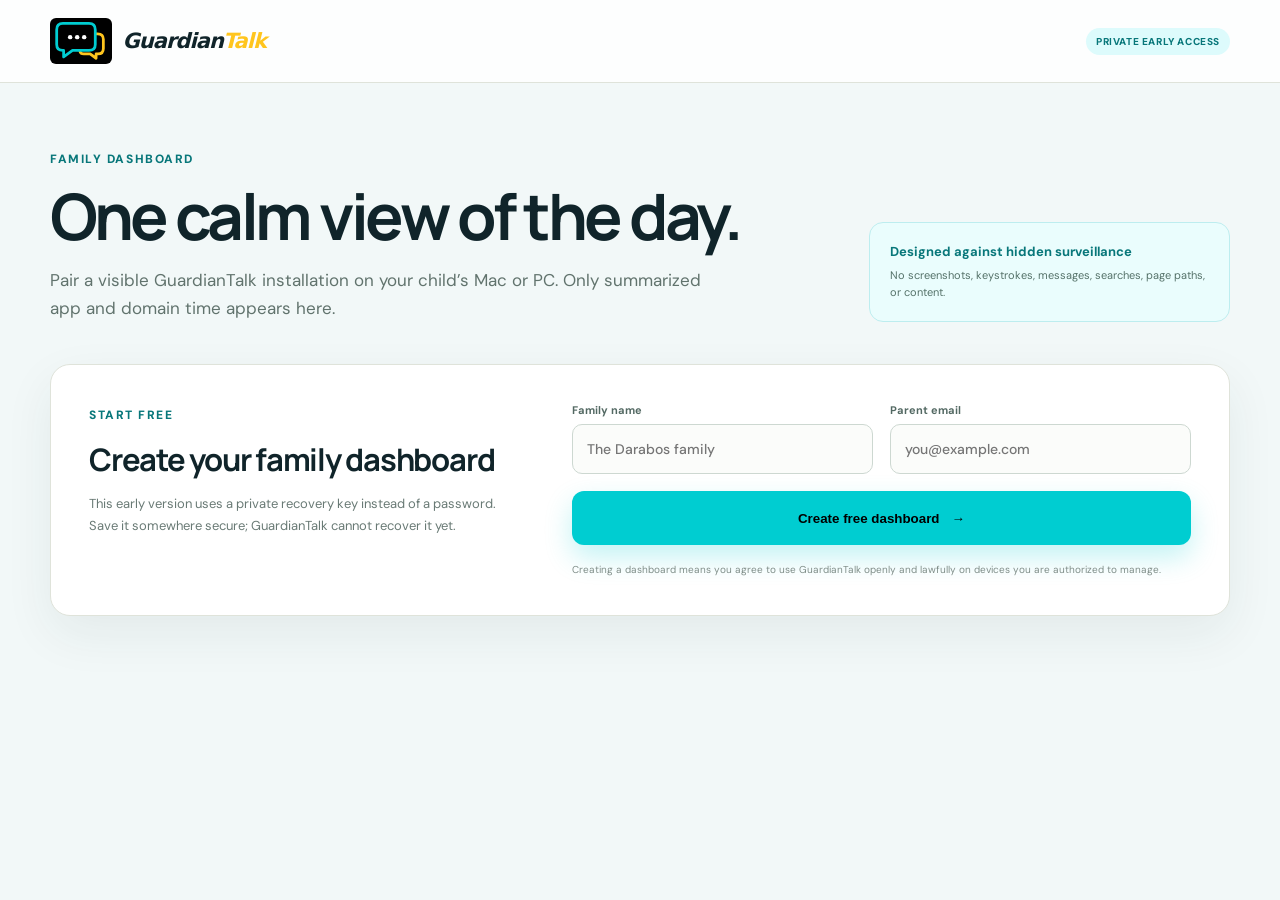
==== dashboard.html @ 2e62e515 "Launch GuardianTalk site" ====
<!doctype html>
<html lang="en">
  <head>
    <meta charset="utf-8" />
    <meta name="viewport" content="width=device-width, initial-scale=1" />
    <meta name="theme-color" content="#10242A" />
    <meta name="robots" content="noindex,nofollow" />
    <link rel="icon" href="/favicon.ico" sizes="any" />
    <link rel="icon" href="/assets/guardiantalk-app-icon-192.png" type="image/png" sizes="192x192" />
    <link rel="apple-touch-icon" href="/assets/apple-touch-icon.png" />
    <link rel="preconnect" href="https://fonts.googleapis.com" />
    <link rel="preconnect" href="https://fonts.gstatic.com" crossorigin />
    <link href="https://fonts.googleapis.com/css2?family=DM+Sans:wght@400;500;600;700&family=Manrope:wght@500;600;700;800&display=swap" rel="stylesheet" />
    <link rel="stylesheet" href="/styles.css" />
    <link rel="canonical" href="https://dashboard.guardiantalk.com/" />
    <title>Family dashboard — GuardianTalk</title>
  </head>
  <body class="dashboard-body">
    <header class="dashboard-nav">
      <div class="shell nav-wrap">
        <a class="brand" href="https://guardiantalk.com/"><img src="/assets/guardiantalk-symbol.svg" width="63" height="46" alt="" /><span class="brand-name">Guardian<span class="talk-accent">Talk</span></span></a>
        <div class="dashboard-nav-actions"><span class="early-pill">Private early access</span><button class="plain-button" id="forget-key" hidden>Forget this browser</button></div>
      </div>
    </header>

    <main class="dashboard-main shell">
      <section class="dashboard-intro">
        <div><span class="kicker">Family dashboard</span><h1>One calm view of the day.</h1><p>Pair a visible GuardianTalk installation on your child’s Mac or PC. Only summarized app and domain time appears here.</p></div>
        <div class="dashboard-privacy"><strong>Designed against hidden surveillance</strong><span>No screenshots, keystrokes, messages, searches, page paths, or content.</span></div>
      </section>

      <div class="dashboard-alert" id="dashboard-alert" role="status" hidden></div>

      <section class="onboarding-card" id="create-panel">
        <div><span class="kicker">Start free</span><h2>Create your family dashboard</h2><p>This early version uses a private recovery key instead of a password. Save it somewhere secure; GuardianTalk cannot recover it yet.</p></div>
        <form id="family-form" class="family-create-form">
          <label><span>Family name</span><input name="familyName" maxlength="80" placeholder="The Darabos family" required /></label>
          <label><span>Parent email</span><input name="email" type="email" maxlength="254" placeholder="you@example.com" required /></label>
          <button class="button button-primary" type="submit">Create free dashboard <span>→</span></button>
          <small>Creating a dashboard means you agree to use GuardianTalk openly and lawfully on devices you are authorized to manage.</small>
        </form>
      </section>

      <section id="recovery-panel" class="recovery-card" hidden>
        <div><span class="kicker">Save this once</span><h2>Your private recovery key</h2><p>This key controls your family dashboard. It is shown only now and is stored in this browser.</p></div>
        <div class="recovery-key-wrap"><code id="recovery-key"></code><button class="plain-button" id="copy-recovery">Copy key</button></div>
        <label class="confirm-save"><input type="checkbox" id="saved-key" /> I saved this key somewhere secure.</label>
        <button class="button button-dark" id="continue-dashboard" disabled>Continue to dashboard</button>
      </section>

      <section id="family-dashboard" hidden>
        <div class="family-dashboard-head"><div><span class="kicker">Today</span><h2 id="family-name">Your family</h2></div><button class="button button-small button-dark" id="new-pairing">Generate pairing code</button></div>
        <div class="pair-device-card" id="pair-card">
          <div><span>Pair a Mac or PC</span><strong id="pair-code">--------</strong><small id="pair-expiry">Generate a new 15-minute code</small></div>
          <ol><li>Open GuardianTalk on the child’s computer.</li><li>Use the Family connection section.</li><li>Enter this code while everyone can see what is shared.</li></ol>
        </div>
        <div class="device-grid" id="device-grid"></div>
        <div class="empty-family" id="empty-family"><img src="/assets/guardiantalk-app-icon-1024.png" width="60" height="60" alt="" /><strong>No computers paired yet</strong><p>Generate a pairing code and enter it in GuardianTalk on a Mac or PC.</p></div>
      </section>
    </main>
    <script src="/dashboard.js" defer></script>
  </body>
</html>
---- styles.css ----
:root {
  --gt-teal: #00CDD1;
  --gt-gold: #FFC51E;
  --gt-black: #000000;
  --gt-white: #FFFFFF;
  --gt-ink: #10242A;
  --ink: var(--gt-ink);
  --ink-soft: #40565C;
  --forest: var(--gt-ink);
  --forest-2: #07181C;
  --mint: #DDFBFC;
  --mint-bright: var(--gt-teal);
  --cream: #F6FAFA;
  --paper: #FFFFFF;
  --line: #D8E5E7;
  --gold: var(--gt-gold);
  --shadow: 0 24px 70px rgba(16, 36, 42, .14);
}

* { box-sizing: border-box; }
[hidden] { display: none !important; }
html { scroll-behavior: smooth; }
body { margin: 0; color: var(--ink); background: var(--cream); font-family: "DM Sans", sans-serif; -webkit-font-smoothing: antialiased; }
body::selection { background: var(--mint); color: var(--ink); }
a { color: inherit; text-decoration: none; }
img { max-width: 100%; }
.shell { width: min(1180px, calc(100% - 40px)); margin-inline: auto; }
.skip-link { position: fixed; left: 18px; top: -60px; z-index: 100; background: white; padding: 12px 18px; border-radius: 8px; }
.skip-link:focus { top: 18px; }

.site-header { position: absolute; inset: 0 0 auto; z-index: 10; padding: 22px 0; }
.nav-wrap { display: flex; align-items: center; justify-content: space-between; gap: 24px; }
.brand { display: inline-flex; align-items: center; gap: 10px; font: 800 italic 21px/1 "DejaVu Sans", Arial, sans-serif; letter-spacing: -.045em; }
.brand img { display: block; width: auto; border-radius: 6px; }
.brand-name { color: var(--gt-ink); white-space: nowrap; }
.talk-accent { color: var(--gt-gold); }
.desktop-nav { display: flex; gap: 34px; margin-left: auto; margin-right: 14px; }
.desktop-nav a { color: var(--ink-soft); font-size: 14px; font-weight: 600; }
.desktop-nav a:hover { color: var(--forest); }
.nav-actions { display: flex; align-items: center; gap: 16px; }
.sign-in-link { color: var(--ink); font-size: 14px; font-weight: 700; }
.sign-in-link:hover { color: #08777A; }
.button { display: inline-flex; align-items: center; justify-content: center; gap: 12px; min-height: 54px; padding: 0 24px; border: 1px solid transparent; border-radius: 12px; font-weight: 700; transition: transform .2s ease, box-shadow .2s ease, background .2s ease; }
.button:hover { transform: translateY(-2px); }
.button-small { min-height: 43px; padding-inline: 18px; border-radius: 10px; font-size: 14px; }
.button-dark { background: var(--gt-ink); color: white; box-shadow: 0 8px 22px rgba(16, 36, 42, .2); }
.button-primary { background: var(--gt-teal); color: var(--gt-black); box-shadow: 0 12px 28px rgba(0, 205, 209, .24); }
.button-primary:hover { background: #14DDE0; }
.button-outline { border-color: #bac9c3; background: transparent; }
.button-white { background: white; color: var(--forest); }
.full { width: 100%; }

.hero { position: relative; min-height: 860px; overflow: hidden; padding: 160px 0 112px; background: radial-gradient(circle at 78% 25%, rgba(0, 205, 209, .18), transparent 31%), linear-gradient(145deg, #FFFFFF 0%, #F4FAFA 61%, #FFF9E7 100%); }
.hero::before { content: ""; position: absolute; inset: 0; opacity: .18; background-image: url("data:image/svg+xml,%3Csvg width='80' height='80' viewBox='0 0 80 80' xmlns='http://www.w3.org/2000/svg'%3E%3Cpath d='M80 0H0V80' fill='none' stroke='%23758f86' stroke-width='.5'/%3E%3C/svg%3E"); mask-image: linear-gradient(to right, transparent, black 60%); }
.hero-grid { position: relative; z-index: 1; display: grid; grid-template-columns: .92fr 1.08fr; gap: 54px; align-items: center; }
.hero-copy { padding-top: 12px; }
.eyebrow, .kicker { display: inline-flex; align-items: center; gap: 9px; color: #08777A; font-size: 12px; line-height: 1; font-weight: 800; letter-spacing: .13em; text-transform: uppercase; }
.eyebrow span { width: 22px; height: 2px; background: var(--gt-teal); }
h1, h2, h3 { font-family: "Manrope", sans-serif; margin: 0; }
h1 { margin-top: 25px; max-width: 720px; font-size: clamp(52px, 5.2vw, 76px); line-height: 1.02; letter-spacing: -.055em; }
h1 em { color: #08777A; font-style: normal; }
.hero-lede { max-width: 590px; margin: 27px 0 0; color: var(--ink-soft); font-size: 19px; line-height: 1.65; }
.hero-actions { display: flex; align-items: center; gap: 26px; margin-top: 34px; }
.text-link { font-weight: 700; font-size: 14px; }
.text-link span { margin-left: 7px; color: #08777A; }
.trust-row { display: flex; flex-wrap: wrap; gap: 20px; margin-top: 30px; color: #596b67; font-size: 12px; font-weight: 600; }
.trust-row i { display: inline-grid; place-items: center; width: 17px; height: 17px; margin-right: 5px; border-radius: 50%; background: #DDFBFC; color: #08777A; font-style: normal; }

.report-stage { position: relative; min-height: 580px; display: grid; place-items: center; }
.orbit { position: absolute; border: 1px solid rgba(52, 111, 89, .13); border-radius: 50%; }
.orbit-one { width: 580px; height: 580px; }
.orbit-two { width: 450px; height: 450px; border-style: dashed; }
.report-card { position: relative; z-index: 2; width: 520px; padding: 27px; border: 1px solid rgba(37, 79, 66, .12); border-radius: 22px; background: rgba(255, 255, 255, .9); box-shadow: var(--shadow); backdrop-filter: blur(16px); transform: rotate(1.4deg); }
.report-topline { display: flex; align-items: flex-start; justify-content: space-between; gap: 20px; }
.report-label { color: #6b817a; font-size: 10px; font-weight: 800; letter-spacing: .13em; text-transform: uppercase; }
.report-topline h2 { margin-top: 5px; font-size: 20px; letter-spacing: -.03em; }
.status-pill { display: inline-flex; align-items: center; gap: 7px; padding: 7px 10px; border-radius: 999px; background: #DDFBFC; color: #08777A; font-size: 11px; font-weight: 700; }
.status-pill i { width: 7px; height: 7px; border-radius: 50%; background: var(--gt-teal); }
.summary-banner { display: flex; gap: 11px; margin: 20px 0; padding: 14px; border: 1px solid #BDEDEF; border-radius: 12px; background: #F0FDFD; }
.summary-banner img { width: 19px; height: 19px; }
.summary-banner p { margin: 0; color: #38564e; font-size: 12px; line-height: 1.55; }
.metric-grid { display: grid; grid-template-columns: 1fr 1fr; gap: 10px; }
.metric { padding: 13px; border: 1px solid #e4e8e1; border-radius: 11px; }
.metric span, .metric small { display: block; color: #71817d; font-size: 9px; }
.metric strong { display: block; margin: 5px 0 2px; font: 700 22px/1 "Manrope", sans-serif; }
.activity-list { margin-top: 18px; }
.activity-row { display: grid; grid-template-columns: 31px 1.25fr .8fr 48px; align-items: center; gap: 9px; padding: 9px 0; border-bottom: 1px solid #edf0ea; }
.app-icon { display: grid; place-items: center; width: 31px; height: 31px; border-radius: 8px; color: white; font-size: 11px; font-weight: 800; }
.app-blue { background: #6aa8d7; }.app-purple { background: #8675c8; }.app-orange { background: #e29b5b; }
.activity-name strong, .activity-name span { display: block; }
.activity-name strong { font-size: 10px; }.activity-name span { color: #84908d; font-size: 8px; margin-top: 2px; }
.activity-bar { height: 5px; border-radius: 6px; background: #EDF3F4; overflow: hidden; }.activity-bar i { display: block; height: 100%; border-radius: inherit; background: var(--gt-teal); }
.activity-row > span { color: #526762; font-size: 9px; text-align: right; }
.report-note { margin-top: 16px; padding: 13px; border-radius: 11px; background: #FFF8DB; }.report-note span { color: #816000; font-size: 8px; font-weight: 800; letter-spacing: .1em; text-transform: uppercase; }.report-note p { margin: 4px 0 0; font-size: 11px; font-weight: 600; }
.floating-card { position: absolute; z-index: 3; display: flex; align-items: center; gap: 11px; padding: 13px 15px; border: 1px solid rgba(39, 86, 70, .12); border-radius: 13px; background: rgba(255,255,255,.95); box-shadow: 0 15px 34px rgba(27, 63, 57, .13); }
.floating-card img { width: 22px; }.floating-card span, .floating-card strong { display: block; }.floating-card span { color: #7b8985; font-size: 8px; text-transform: uppercase; font-weight: 800; letter-spacing: .1em; }.floating-card strong { margin-top: 3px; font-size: 10px; }
.floating-question { top: 72px; right: -13px; }.floating-private { left: -24px; bottom: 72px; }.lock-icon { display: grid; place-items: center; width: 31px; height: 31px; border-radius: 9px; background: #DDFBFC; color: #08777A; font-weight: 800; }
.hero-glow { position: absolute; border-radius: 50%; filter: blur(3px); }.hero-glow-one { width: 200px; height: 200px; left: -90px; bottom: 50px; background: rgba(0, 205, 209, .16); }.hero-glow-two { width: 100px; height: 100px; right: 3%; top: 12%; background: rgba(255, 197, 30, .2); }

.principle-strip { padding: 31px 0; background: var(--forest); color: white; }
.principle-grid { display: grid; grid-template-columns: .6fr 1.4fr; align-items: center; gap: 44px; }
.principle-grid p { margin: 0; color: #a8c5be; font-size: 12px; font-weight: 700; letter-spacing: .08em; text-transform: uppercase; }
.principle-grid blockquote { margin: 0; font: 600 23px/1.45 "Manrope", sans-serif; letter-spacing: -.02em; }

.section { padding: 118px 0; }
.section-heading { max-width: 730px; margin-bottom: 55px; }.centered { margin-inline: auto; text-align: center; }.section-heading .kicker { margin-bottom: 19px; }.section-heading h2, .feature-copy h2, .privacy-copy h2, .faq-heading h2 { font-size: clamp(37px, 4vw, 53px); line-height: 1.12; letter-spacing: -.045em; }.section-heading p { max-width: 590px; margin: 18px auto 0; color: #60726d; font-size: 17px; line-height: 1.65; }
.how-section { background: var(--paper); }
.steps-grid { display: grid; grid-template-columns: repeat(3, 1fr); gap: 22px; }
.step-card { position: relative; min-height: 325px; padding: 31px; border: 1px solid #e1e4dc; border-radius: 18px; background: #fff; transition: transform .25s ease, box-shadow .25s ease; }.step-card:hover { transform: translateY(-6px); box-shadow: 0 20px 50px rgba(24, 60, 53, .09); }.step-number { position: absolute; right: 22px; top: 20px; color: #c5cec8; font: 700 12px "Manrope", sans-serif; }
.step-icon { width: 61px; height: 61px; margin-bottom: 25px; border-radius: 17px; background: #DDFBFC; color: #08777A; }.device-icon { position: relative; }.device-icon::before { content: ""; position: absolute; left: 16px; top: 12px; width: 29px; height: 23px; border: 2px solid currentColor; border-radius: 4px; }.device-icon::after { content: ""; position: absolute; width: 38px; height: 2px; left: 12px; top: 39px; background: currentColor; border-radius: 3px; }.digest-icon { display: flex; flex-direction: column; justify-content: center; gap: 6px; padding: 0 15px; }.digest-icon i { height: 3px; border-radius: 3px; background: currentColor; }.digest-icon i:nth-child(2) { width: 75%; }.digest-icon i:nth-child(3) { width: 88%; }.chat-icon { display: grid; place-items: center; font: 800 23px "Manrope", sans-serif; }
.step-card h3 { font-size: 21px; letter-spacing: -.03em; }.step-card p { margin: 13px 0 0; color: #657570; font-size: 14px; line-height: 1.7; }

.feature-section { background: #F2F8F8; overflow: hidden; }.feature-grid { display: grid; grid-template-columns: 1fr 1fr; align-items: center; gap: 95px; }.feature-copy h2 { margin-top: 19px; }.feature-copy > p { margin: 21px 0 28px; color: #5c6e69; font-size: 16px; line-height: 1.7; }.check-list { display: grid; gap: 18px; margin: 0; padding: 0; list-style: none; }.check-list li { display: flex; gap: 13px; }.check-list li > span { flex: 0 0 25px; display: grid; place-items: center; width: 25px; height: 25px; border-radius: 50%; background: #DDFBFC; color: #08777A; font-size: 12px; font-weight: 800; }.check-list strong, .check-list small { display: block; }.check-list strong { font-size: 14px; }.check-list small { margin-top: 4px; color: #71817d; font-size: 12px; line-height: 1.5; }
.insight-stack { position: relative; min-height: 520px; }.insight-card { border: 1px solid rgba(16, 36, 42, .13); background: rgba(255,255,255,.94); box-shadow: var(--shadow); }.insight-main { position: absolute; inset: 30px 40px auto 10px; padding: 29px; border-radius: 21px; transform: rotate(-1.7deg); }.insight-header { display: flex; justify-content: space-between; color: #70807c; font-size: 10px; font-weight: 700; text-transform: uppercase; letter-spacing: .1em; }.insight-main h3 { margin-top: 22px; font-size: 29px; letter-spacing: -.04em; }.insight-main p { max-width: 380px; color: #63746f; font-size: 13px; line-height: 1.6; }.mini-chart { height: 125px; display: flex; align-items: end; justify-content: space-around; gap: 10px; margin-top: 27px; padding: 0 9px; border-bottom: 1px solid #dfe5df; background-image: linear-gradient(#edf1ec 1px, transparent 1px); background-size: 100% 41px; }.mini-chart i { flex: 1; max-width: 34px; border-radius: 7px 7px 2px 2px; background: linear-gradient(var(--gt-teal), #08777A); }.mini-chart i.muted { background: #d8ded9; }.chart-days { display: flex; justify-content: space-around; padding: 8px 4px 0; color: #84918d; font-size: 9px; }.insight-small { position: absolute; display: flex; align-items: center; gap: 12px; min-width: 220px; padding: 15px; border-radius: 14px; }.insight-a { right: 0; top: 0; }.insight-b { left: -20px; bottom: 25px; }.insight-small .dot { width: 35px; height: 35px; border-radius: 11px; }.dot.green { background: #DDFBFC; }.dot.gold { background: #FFF3C7; }.insight-small small, .insight-small strong, .insight-small p { display: block; margin: 0; }.insight-small small { color: #7a8884; font-size: 8px; font-weight: 800; letter-spacing: .08em; text-transform: uppercase; }.insight-small strong { margin-top: 3px; font-size: 11px; }.insight-small p { margin-top: 2px; color: #76847f; font-size: 9px; }

.privacy-section { background: var(--gt-ink); color: white; overflow: hidden; }.privacy-grid { display: grid; grid-template-columns: .9fr 1.1fr; align-items: center; gap: 100px; }.privacy-visual { position: relative; min-height: 440px; display: grid; place-items: center; }.privacy-visual::before, .privacy-visual::after { content: ""; position: absolute; border: 1px solid rgba(0, 205, 209, .22); border-radius: 50%; }.privacy-visual::before { width: 400px; height: 400px; }.privacy-visual::after { width: 290px; height: 290px; }.shield-large { position: relative; z-index: 2; display: grid; place-items: center; width: 176px; height: 205px; border: 1px solid rgba(0,205,209,.4); border-radius: 52% 52% 48% 48% / 36% 36% 64% 64%; background: linear-gradient(145deg, rgba(0, 205, 209, .18), rgba(255,255,255,.04)); box-shadow: inset 0 0 38px rgba(255,255,255,.08), 0 30px 60px rgba(0,0,0,.25); }.shield-large img { width: 112px; border-radius: 18px; filter: drop-shadow(0 12px 20px rgba(0,0,0,.25)); }.privacy-chip { position: absolute; z-index: 3; padding: 9px 12px; border: 1px solid rgba(255,255,255,.15); border-radius: 999px; background: rgba(0, 0, 0, .62); color: #DDFBFC; font-size: 10px; font-weight: 700; backdrop-filter: blur(8px); }.chip-one { left: 5px; top: 95px; }.chip-two { right: 20px; top: 52px; }.chip-three { right: 0; bottom: 80px; }
.kicker.light { color: var(--gt-teal); }.privacy-copy h2 { margin-top: 20px; color: white; }.privacy-copy > p { margin: 22px 0 32px; color: #C8D6D9; font-size: 16px; line-height: 1.7; }.privacy-points { display: grid; gap: 18px; }.privacy-points div { padding-left: 18px; border-left: 2px solid var(--gt-gold); }.privacy-points strong, .privacy-points span { display: block; }.privacy-points strong { font-size: 14px; }.privacy-points span { margin-top: 5px; color: #AFC2C6; font-size: 12px; line-height: 1.5; }.light-link { display: inline-flex; gap: 9px; margin-top: 29px; color: #E8F3F4; font-size: 13px; font-weight: 700; }.light-link span { color: var(--gt-gold); }

.pricing-section { background: var(--paper); }.pricing-grid { max-width: 900px; margin: 0 auto; display: grid; grid-template-columns: 1fr 1fr; gap: 24px; align-items: stretch; }.price-card { position: relative; padding: 34px; border: 1px solid #D8E5E7; border-radius: 20px; background: #fff; }.price-card.featured { border: 2px solid var(--gt-teal); box-shadow: 0 20px 52px rgba(0, 205, 209, .14); }.popular { position: absolute; right: 23px; top: -13px; padding: 7px 11px; border-radius: 999px; background: var(--gt-gold); color: var(--gt-black); font-size: 9px; font-weight: 800; letter-spacing: .08em; text-transform: uppercase; }.price-top { display: flex; align-items: flex-end; justify-content: space-between; gap: 15px; }.plan-name { font: 700 19px "Manrope", sans-serif; }.price { font: 800 34px "Manrope", sans-serif; letter-spacing: -.04em; }.price small { color: #7c8985; font: 500 10px "DM Sans", sans-serif; letter-spacing: 0; }.price-card > p { min-height: 48px; margin: 20px 0; color: #667771; font-size: 13px; line-height: 1.6; }.price-card ul { min-height: 174px; margin: 0 0 24px; padding: 0; list-style: none; }.price-card li { position: relative; margin: 12px 0; padding-left: 25px; color: #425a54; font-size: 13px; }.price-card li::before { content: "✓"; position: absolute; left: 0; color: #08777A; font-weight: 800; }.cancel-note { display: block; margin-top: 11px; color: #84918d; font-size: 9px; text-align: center; }

.faq-section { background: #F2F8F8; }.faq-grid { display: grid; grid-template-columns: .75fr 1.25fr; gap: 90px; }.faq-heading h2 { margin-top: 20px; }.accordion { border-top: 1px solid #C8D7DA; }.accordion details { border-bottom: 1px solid #C8D7DA; }.accordion summary { display: flex; align-items: center; justify-content: space-between; gap: 20px; padding: 23px 0; cursor: pointer; font: 700 15px "Manrope", sans-serif; list-style: none; }.accordion summary::-webkit-details-marker { display: none; }.accordion summary span { color: #08777A; font-size: 20px; font-weight: 400; transition: transform .2s ease; }.accordion details[open] summary span { transform: rotate(45deg); }.accordion p { max-width: 620px; margin: -8px 0 24px; color: #63746f; font-size: 13px; line-height: 1.7; }

.download-section { padding: 78px 0; background: linear-gradient(120deg, #10242A, #000000); color: white; }.download-inner { display: grid; grid-template-columns: 1.2fr .8fr; align-items: center; gap: 80px; }.download-inner h2 { max-width: 680px; margin-top: 17px; font-size: clamp(36px, 4vw, 51px); line-height: 1.12; letter-spacing: -.045em; }.download-inner p { max-width: 640px; margin: 18px 0 0; color: #C8D6D9; line-height: 1.7; }.download-actions { display: grid; justify-items: start; gap: 13px; }.download-actions span { color: #9CB0B4; font-size: 10px; }
.site-footer { padding: 48px 0 30px; background: #000000; color: white; }.footer-grid { display: grid; grid-template-columns: 1fr auto; align-items: start; gap: 40px; }.brand-footer, .brand-footer .brand-name { color: white; }.footer-grid > div > p { color: #9CB0B4; font-size: 11px; }.footer-links { display: flex; gap: 26px; color: #C8D6D9; font-size: 12px; }.copyright { grid-column: 1 / -1; margin: 5px 0 0; padding-top: 24px; border-top: 1px solid rgba(255,255,255,.12); color: #80969B; font-size: 10px; }

.reveal { opacity: 1; transform: none; }

@media (max-width: 980px) {
  .desktop-nav { display: none; }
  .hero { min-height: auto; padding-bottom: 90px; }.hero-grid, .feature-grid, .privacy-grid { grid-template-columns: 1fr; }.hero-grid { gap: 60px; }.hero-copy { max-width: 720px; }.report-stage { width: min(620px, 100%); margin-inline: auto; }.feature-grid, .privacy-grid { gap: 65px; }.feature-copy { max-width: 720px; }.insight-stack { width: min(620px, 100%); margin-inline: auto; }.privacy-copy { max-width: 720px; }.faq-grid { grid-template-columns: 1fr; gap: 45px; }.download-inner { grid-template-columns: 1fr; gap: 35px; }
}

@media (max-width: 680px) {
  .shell { width: min(100% - 28px, 1180px); }.site-header { padding-top: 15px; }.button-small { display: none; }
  .nav-actions { margin-left: auto; }
  .sign-in-link { padding: 10px 2px; }
  .hero { padding: 126px 0 72px; }.hero-grid { gap: 38px; } h1 { font-size: 48px; }.hero-lede { font-size: 16px; }.hero-actions { align-items: flex-start; flex-direction: column; gap: 18px; }.trust-row { gap: 11px 15px; }
  .report-stage { min-height: 450px; }.report-card { width: 100%; padding: 19px; transform: none; }.orbit-one { width: 390px; height: 390px; }.orbit-two { width: 310px; height: 310px; }.floating-question { right: -6px; top: 5px; }.floating-private { display: none; }.activity-row { grid-template-columns: 30px 1.35fr .65fr 42px; }.metric strong { font-size: 19px; }
  .principle-grid { grid-template-columns: 1fr; gap: 12px; }.principle-grid blockquote { font-size: 18px; }
  .section { padding: 82px 0; }.steps-grid, .pricing-grid { grid-template-columns: 1fr; }.step-card { min-height: 275px; }.feature-grid { gap: 45px; }.insight-stack { min-height: 450px; }.insight-main { inset: 25px 8px auto; }.insight-a { right: -4px; }.insight-b { left: 0; bottom: 0; }.privacy-grid { gap: 40px; }.privacy-visual { min-height: 340px; }.privacy-visual::before { width: 320px; height: 320px; }.privacy-visual::after { width: 230px; height: 230px; }.shield-large { width: 140px; height: 165px; }.chip-one { left: 0; top: 40px; }.chip-two { right: 0; top: 18px; }.chip-three { right: 0; bottom: 35px; }.faq-grid { gap: 35px; }.footer-grid { grid-template-columns: 1fr; }.footer-links { flex-wrap: wrap; }.copyright { grid-column: auto; }
}

@media (prefers-reduced-motion: reduce) { html { scroll-behavior: auto; }.button { transition: none; } }

/* Family dashboard */
.dashboard-body { min-height: 100vh; overflow-x: hidden; background: #F2F8F8; }
.dashboard-nav { padding: 18px 0; border-bottom: 1px solid #dfe3da; background: rgba(255,255,255,.84); }
.dashboard-nav-actions { display: flex; align-items: center; gap: 18px; }
.early-pill { padding: 7px 10px; border-radius: 999px; background: #DDFBFC; color: #08777A; font-size: 10px; font-weight: 800; letter-spacing: .06em; text-transform: uppercase; }
.plain-button { padding: 0; border: 0; background: none; color: #08777A; font: 700 12px "DM Sans", sans-serif; cursor: pointer; }
.plain-button:hover { text-decoration: underline; }
.dashboard-main { padding-block: 64px 90px; }
.dashboard-intro { display: grid; grid-template-columns: 1.35fr .65fr; align-items: end; gap: 70px; }
.dashboard-intro > *, .onboarding-card > *, .recovery-card > *, .family-create-form > * { min-width: 0; }
.dashboard-intro h1 { margin-top: 15px; font-size: clamp(44px, 5vw, 66px); }
.dashboard-intro > div > p { max-width: 680px; margin: 18px 0 0; color: #61736d; font-size: 17px; line-height: 1.65; }
.dashboard-privacy { padding: 20px; border: 1px solid #BDEDEF; border-radius: 14px; background: #EAFDFD; }
.dashboard-privacy strong, .dashboard-privacy span { display: block; }
.dashboard-privacy strong { color: #08777A; font-size: 13px; }
.dashboard-privacy span { margin-top: 7px; color: #557269; font-size: 11px; line-height: 1.55; }
.dashboard-alert { margin-top: 28px; padding: 14px 17px; border: 1px solid #e4c2b6; border-radius: 10px; background: #fff1eb; color: #864b3a; font-size: 12px; }
.dashboard-alert[data-kind="success"] { border-color: #9AE6E8; background: #EAFDFD; color: #08777A; }
.onboarding-card, .recovery-card { display: grid; grid-template-columns: .8fr 1.2fr; gap: 70px; margin-top: 42px; padding: 38px; border: 1px solid #dfe3da; border-radius: 20px; background: white; box-shadow: 0 18px 50px rgba(28,61,54,.07); }
.onboarding-card h2, .recovery-card h2 { margin-top: 14px; font-size: 31px; letter-spacing: -.04em; }
.onboarding-card p, .recovery-card p { color: #697a75; font-size: 13px; line-height: 1.65; }
.family-create-form { display: grid; grid-template-columns: 1fr 1fr; gap: 17px; }
.family-create-form label span { display: block; margin-bottom: 7px; color: #536963; font-size: 11px; font-weight: 700; }
.family-create-form input { width: 100%; height: 50px; padding: 0 14px; border: 1px solid #cdd8d1; border-radius: 10px; background: #fbfcfa; color: var(--ink); font: 500 14px "DM Sans", sans-serif; }
.family-create-form input:focus { border-color: var(--gt-teal); outline: 3px solid rgba(0,205,209,.15); }
.family-create-form button { grid-column: 1 / -1; }
.family-create-form > small { grid-column: 1 / -1; color: #7f8d88; font-size: 10px; line-height: 1.5; }
.recovery-card { grid-template-columns: .8fr 1.2fr; }
.recovery-key-wrap { align-self: center; }
.recovery-key-wrap code { display: block; overflow-wrap: anywhere; padding: 18px; border: 1px solid #BDEDEF; border-radius: 10px; background: #EAFDFD; color: #08777A; font-size: 14px; font-weight: 700; }
.recovery-key-wrap .plain-button { margin-top: 10px; }
.confirm-save { align-self: center; color: #536963; font-size: 12px; }
.confirm-save input { margin-right: 7px; }
.recovery-card > .button { align-self: center; }
.family-dashboard-head { display: flex; justify-content: space-between; align-items: end; gap: 25px; margin-top: 50px; }
.family-dashboard-head h2 { margin-top: 10px; font-size: 36px; letter-spacing: -.04em; }
.pair-device-card { display: grid; grid-template-columns: .75fr 1.25fr; align-items: center; gap: 50px; margin-top: 25px; padding: 26px 30px; border: 1px solid #d8ded7; border-radius: 16px; background: white; }
.pair-device-card.pair-active { border-color: var(--gt-teal); box-shadow: 0 0 0 4px rgba(0,205,209,.12); }
.pair-device-card > div > span, .pair-device-card > div > strong, .pair-device-card > div > small { display: block; }
.pair-device-card > div > span { color: #70817c; font-size: 10px; font-weight: 800; letter-spacing: .09em; text-transform: uppercase; }
.pair-device-card > div > strong { margin: 8px 0 5px; color: #08777A; font: 800 30px "Manrope", sans-serif; letter-spacing: .14em; }
.pair-device-card > div > small { color: #82908c; font-size: 10px; }
.pair-device-card ol { display: grid; grid-template-columns: repeat(3, 1fr); gap: 24px; margin: 0; padding-left: 20px; color: #5f716b; font-size: 11px; line-height: 1.55; }
.device-grid { display: grid; gap: 20px; margin-top: 22px; }
.device-card { padding: 28px; border: 1px solid #dce1da; border-radius: 17px; background: white; box-shadow: 0 12px 35px rgba(28,61,54,.05); }
.device-card-head { display: flex; justify-content: space-between; gap: 30px; padding-bottom: 18px; border-bottom: 1px solid #e9ece7; }
.device-platform { color: #08777A; font-size: 9px; font-weight: 800; letter-spacing: .1em; text-transform: uppercase; }
.device-card h3 { margin-top: 5px; font-size: 21px; }
.device-seen { align-self: center; color: #7c8a86; font-size: 10px; }
.device-metrics { display: grid; grid-template-columns: repeat(3, 1fr); gap: 12px; margin-top: 18px; }
.device-metrics > div { padding: 15px; border-radius: 11px; background: #f3f6f2; }
.device-metrics span, .device-metrics strong { display: block; }
.device-metrics span { color: #7b8985; font-size: 9px; font-weight: 700; text-transform: uppercase; }
.device-metrics strong { margin-top: 7px; font-size: 18px; }
.summary-columns { display: grid; grid-template-columns: 1fr 1fr; gap: 45px; margin-top: 24px; }
.summary-list > strong { font-size: 12px; }
.summary-list ul { margin: 10px 0 0; padding: 0; list-style: none; }
.summary-list li { display: flex; justify-content: space-between; gap: 20px; padding: 10px 0; border-bottom: 1px solid #edf0eb; }
.summary-list li span b, .summary-list li span small { display: block; }
.summary-list li span b { font-size: 11px; }
.summary-list li span small { margin-top: 3px; color: #83908c; font-size: 9px; }
.summary-list li em { color: #4e6960; font-size: 10px; font-style: normal; }
.summary-list .muted-row { color: #82908c; font-size: 10px; }
.no-summary { margin: 20px 0 0; color: #71817c; font-size: 12px; }
.empty-family { display: grid; justify-items: center; margin-top: 22px; padding: 55px 25px; border: 1px dashed #c9d3cc; border-radius: 16px; text-align: center; }
.empty-family strong { margin-top: 15px; font-size: 16px; }
.empty-family p { margin: 7px 0 0; color: #73827e; font-size: 12px; }

@media (max-width: 800px) {
  .dashboard-nav .nav-wrap { align-items: flex-start; }
  .dashboard-nav-actions { align-items: flex-end; flex-direction: column; gap: 8px; }
  .early-pill { display: none; }
  .dashboard-intro, .onboarding-card, .recovery-card, .pair-device-card { grid-template-columns: 1fr; gap: 28px; }
  .dashboard-intro h1 { font-size: 42px; overflow-wrap: normal; }
  .dashboard-main { padding-top: 42px; }
  .family-create-form, .summary-columns { grid-template-columns: 1fr; }
  .pair-device-card ol, .device-metrics { grid-template-columns: 1fr; }
  .family-dashboard-head { align-items: flex-start; flex-direction: column; }
  .device-card-head { align-items: flex-start; flex-direction: column; gap: 8px; }
}

@media (max-width: 470px) {
  .dashboard-main { padding-top: 34px; }
  .dashboard-intro h1 { font-size: 37px; }
  .onboarding-card, .recovery-card { padding: 27px 22px; }
}
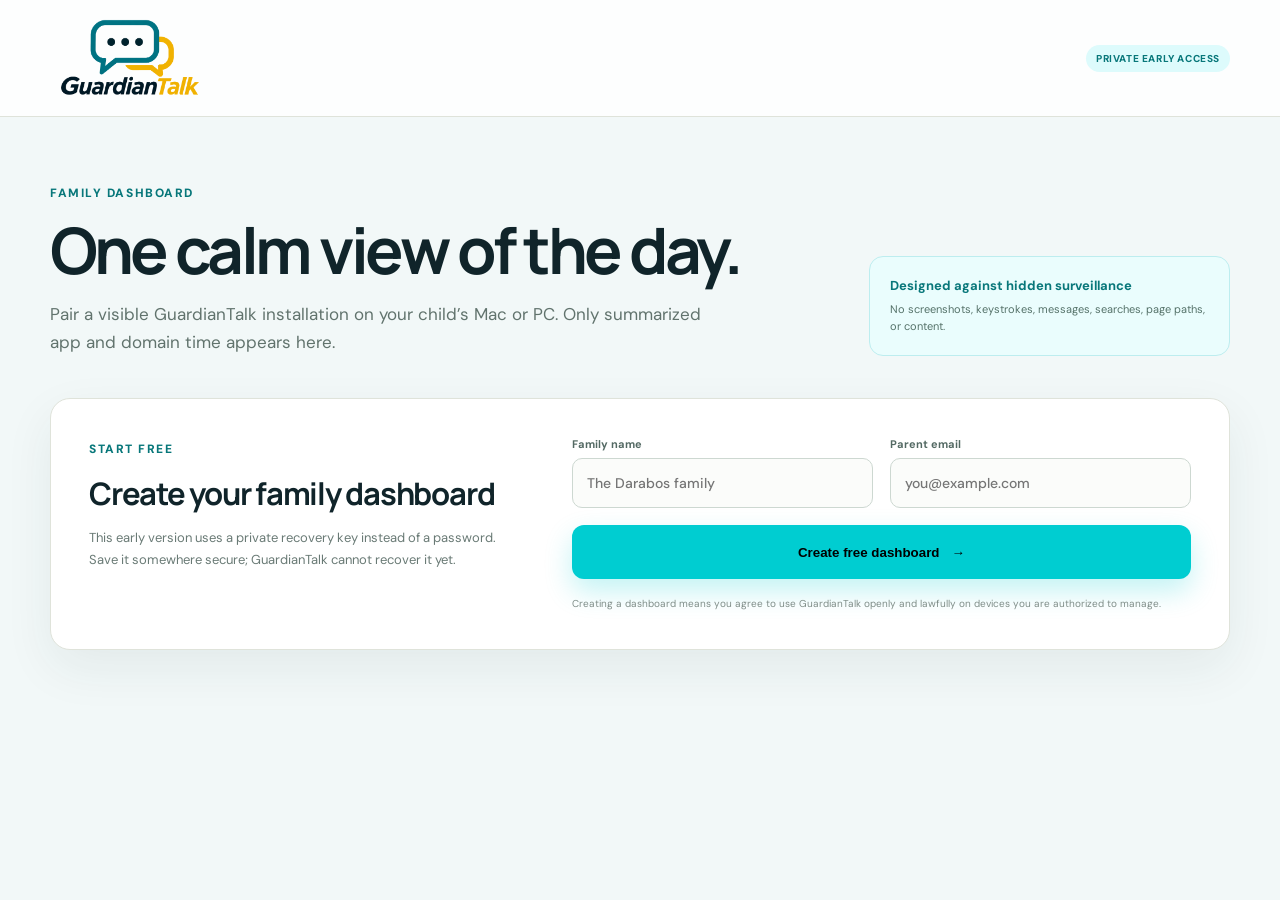
==== commit afab8521: "Use supplied GuardianTalk logo across site" ====
--- a/dashboard.html
+++ b/dashboard.html
@@ -18,7 +18,7 @@
   <body class="dashboard-body">
     <header class="dashboard-nav">
       <div class="shell nav-wrap">
-        <a class="brand" href="https://guardiantalk.com/"><img src="/assets/guardiantalk-symbol.svg" width="63" height="46" alt="" /><span class="brand-name">Guardian<span class="talk-accent">Talk</span></span></a>
+        <a class="brand" href="https://guardiantalk.com/" aria-label="GuardianTalk home"><img class="brand-logo" src="/assets/guardiantalk-logo.png" width="160" height="80" alt="GuardianTalk" /></a>
         <div class="dashboard-nav-actions"><span class="early-pill">Private early access</span><button class="plain-button" id="forget-key" hidden>Forget this browser</button></div>
       </div>
     </header>
--- a/styles.css
+++ b/styles.css
@@ -32,6 +32,8 @@
 .nav-wrap { display: flex; align-items: center; justify-content: space-between; gap: 24px; }
 .brand { display: inline-flex; align-items: center; gap: 10px; font: 800 italic 21px/1 "DejaVu Sans", Arial, sans-serif; letter-spacing: -.045em; }
 .brand img { display: block; width: auto; border-radius: 6px; }
+.brand .brand-logo { width: 160px; height: auto; border-radius: 0; }
+.brand-footer .brand-logo { width: 180px; }
 .brand-name { color: var(--gt-ink); white-space: nowrap; }
 .talk-accent { color: var(--gt-gold); }
 .desktop-nav { display: flex; gap: 34px; margin-left: auto; margin-right: 14px; }
@@ -132,6 +134,8 @@
 
 @media (max-width: 680px) {
   .shell { width: min(100% - 28px, 1180px); }.site-header { padding-top: 15px; }.button-small { display: none; }
+  .brand .brand-logo { width: 142px; }
+  .brand-footer .brand-logo { width: 170px; }
   .nav-actions { margin-left: auto; }
   .sign-in-link { padding: 10px 2px; }
   .hero { padding: 126px 0 72px; }.hero-grid { gap: 38px; } h1 { font-size: 48px; }.hero-lede { font-size: 16px; }.hero-actions { align-items: flex-start; flex-direction: column; gap: 18px; }.trust-row { gap: 11px 15px; }
